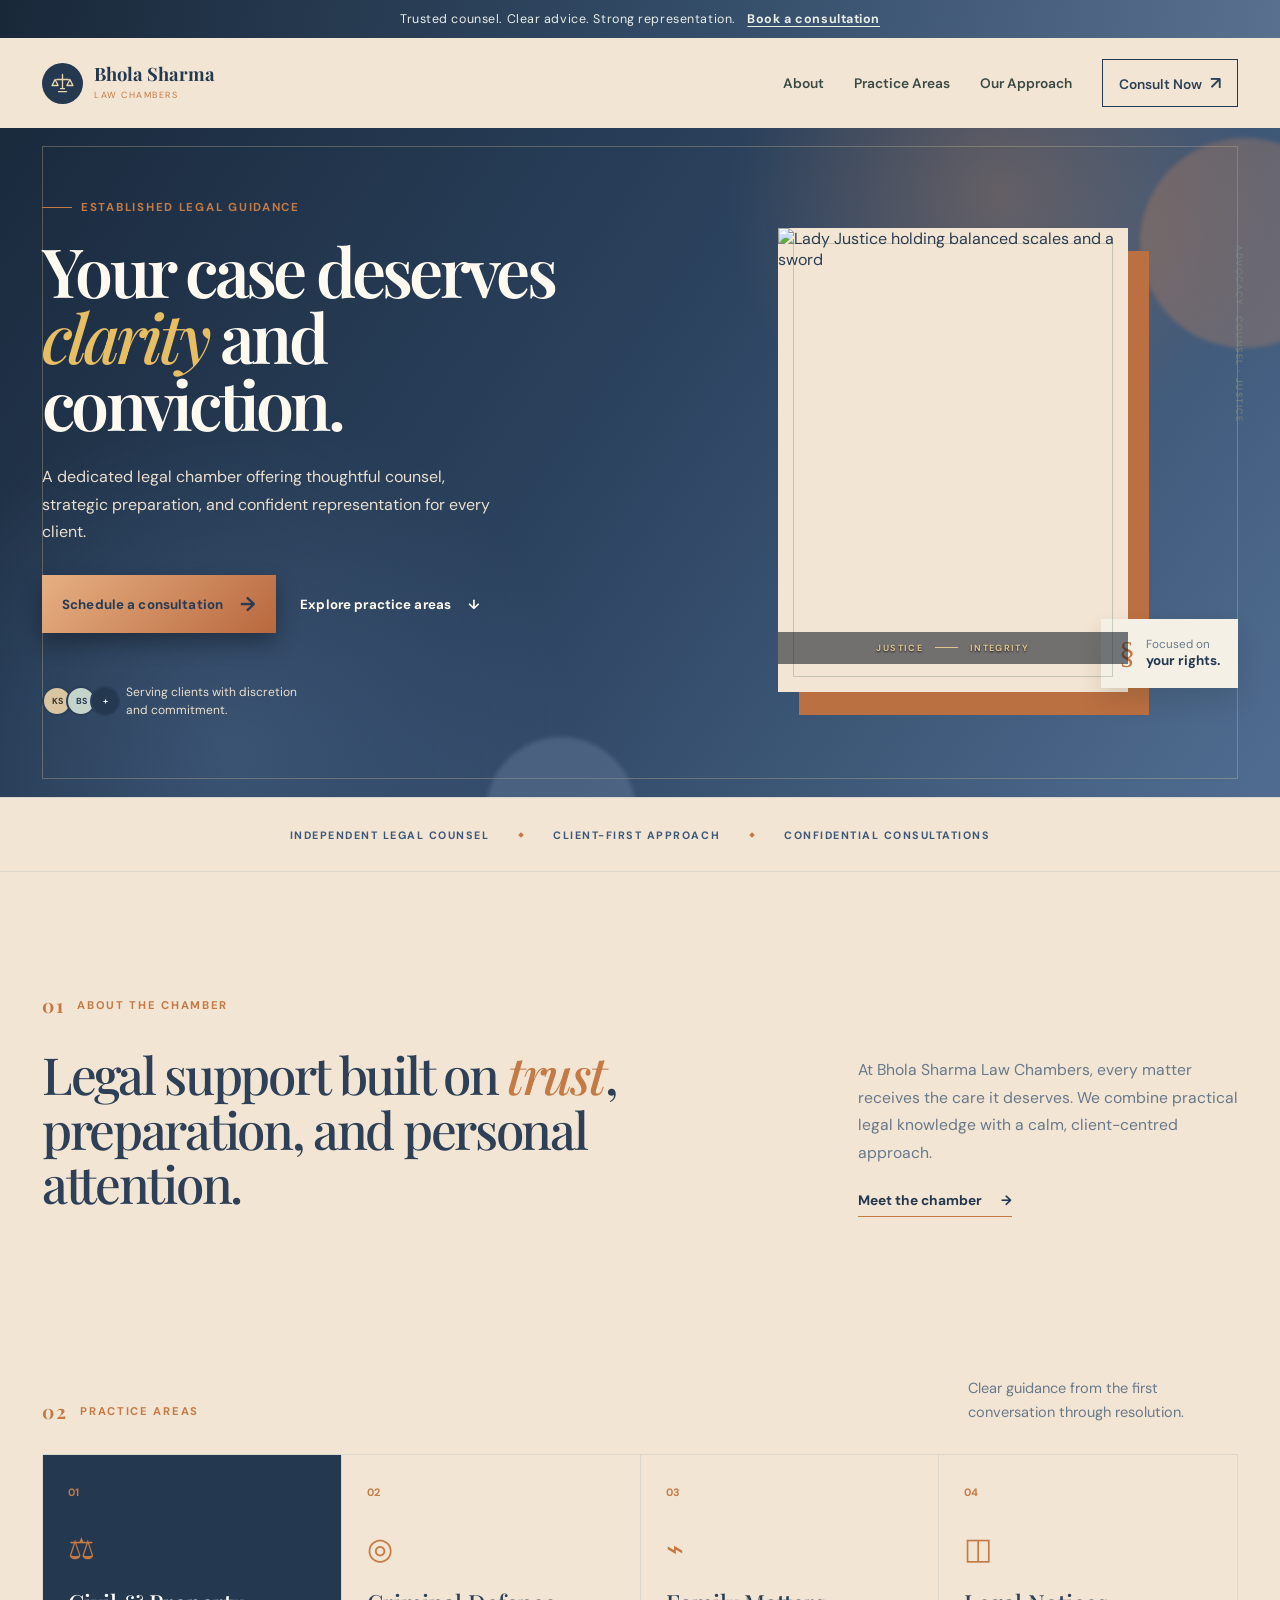
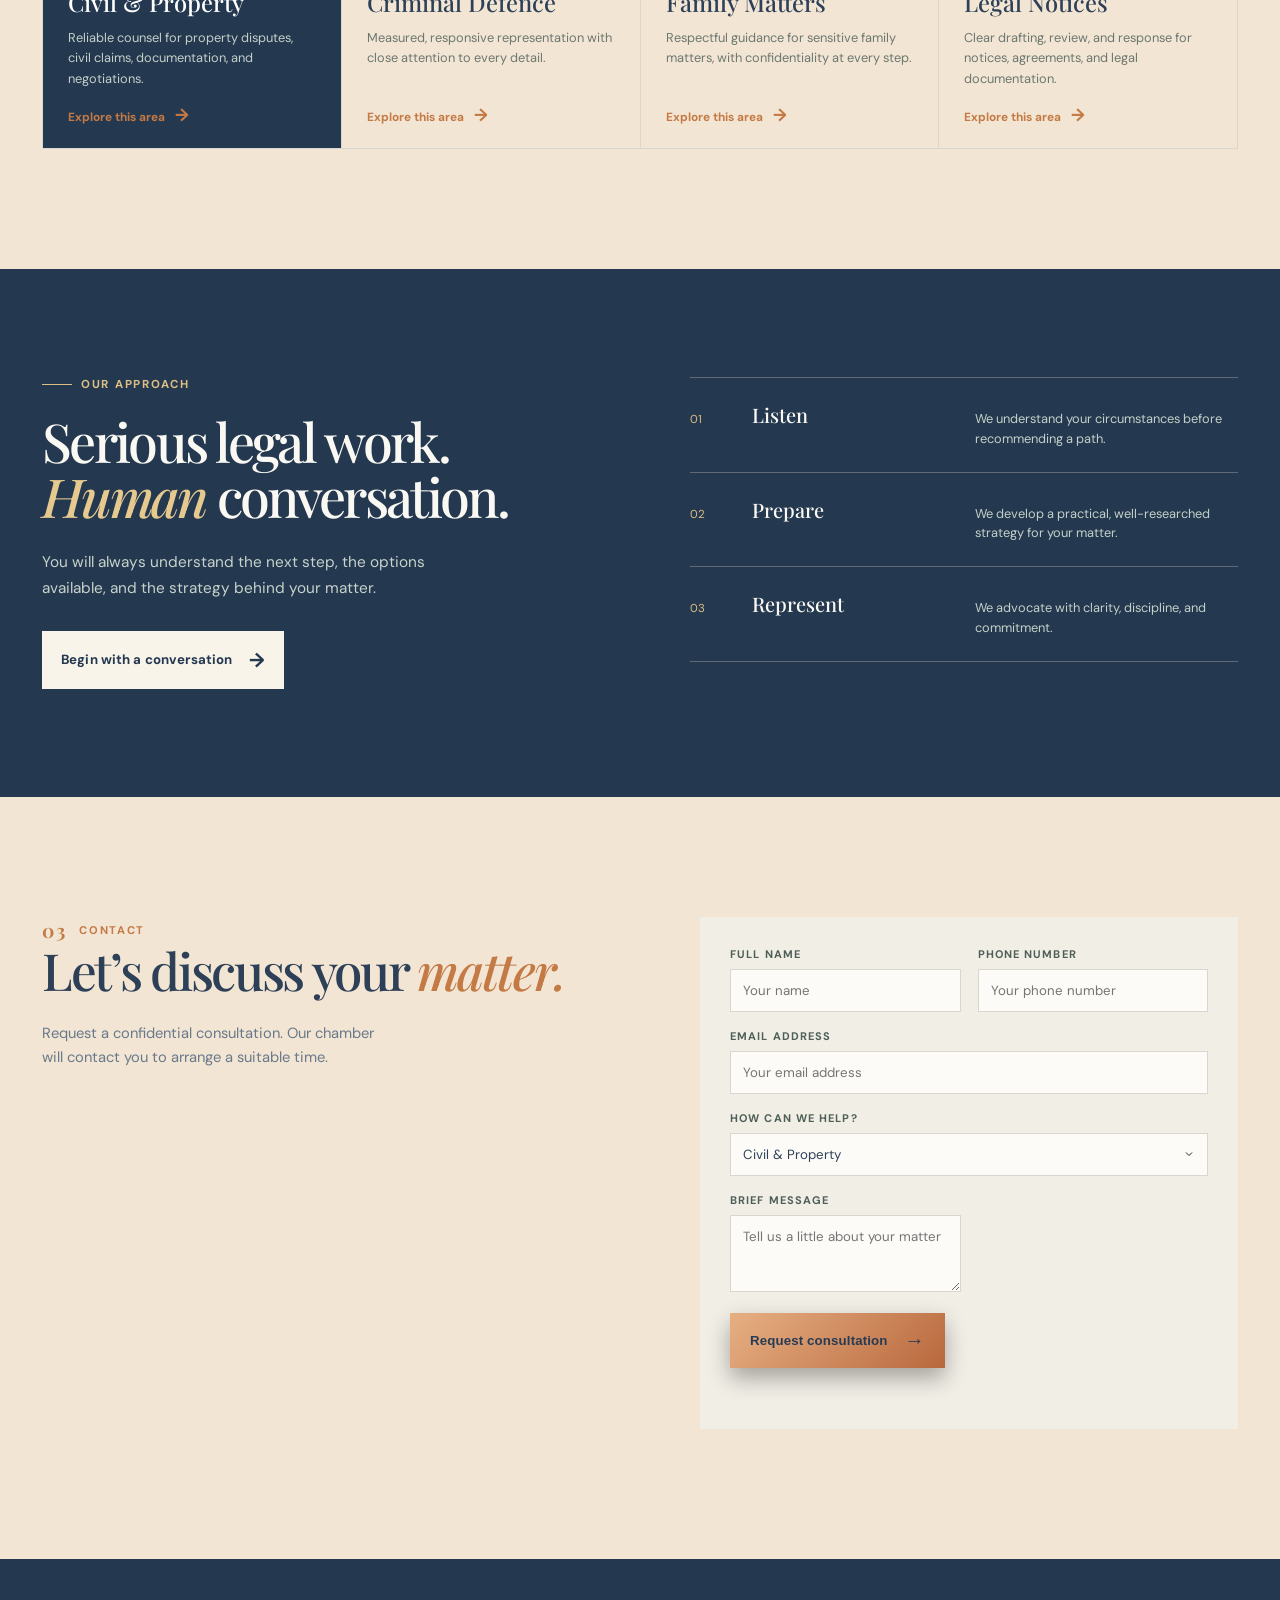
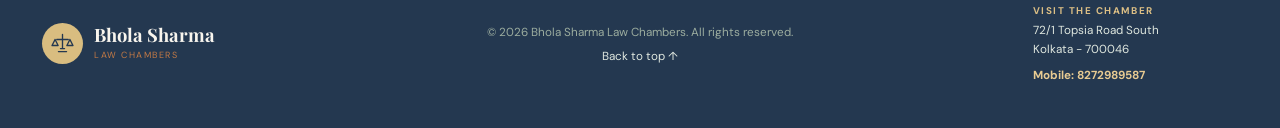
==== index.html @ 71d5a4ae "Add files via upload First commit for newly website of sharmalaw" ====
<!doctype html>
<html lang="en">
  <head>
    <meta charset="UTF-8" />
    <meta name="viewport" content="width=device-width, initial-scale=1.0" />
    <meta name="description" content="Bhola Sharma Law Chambers - trusted legal counsel and representation." />
    <title>Bhola Sharma Law Chambers | Legal Counsel</title>
    <link rel="preconnect" href="https://fonts.googleapis.com" />
    <link rel="preconnect" href="https://fonts.gstatic.com" crossorigin />
    <link href="https://fonts.googleapis.com/css2?family=DM+Sans:wght@400;500;600;700&family=Playfair+Display:wght@500;600;700&display=swap" rel="stylesheet" />
    <link rel="stylesheet" href="style.css" />
    <link rel="stylesheet" href="scales-design.css?v=lady-justice-1" />
  </head>
  <body>
    <div class="announcement">Trusted counsel. Clear advice. Strong representation. <a href="#contact">Book a consultation</a></div>
    <header class="site-header" id="top">
      <a class="brand" href="#top" aria-label="Bhola Sharma Law Chambers home">
        <span class="brand-mark" aria-hidden="true">
          <svg viewBox="0 0 80 80" fill="none"><path d="M40 13v42M23 28h34M18 28l-9 18h18L18 28ZM62 28l-9 18h18L62 28ZM28 64h24M34 55h12" stroke="currentColor" stroke-width="4" stroke-linecap="round" stroke-linejoin="round"/></svg>
        </span>
        <span><strong>Bhola Sharma</strong><small>Law Chambers</small></span>
      </a>
      <button class="menu-toggle" aria-label="Open navigation" aria-expanded="false"><span></span><span></span><span></span></button>
      <nav class="main-nav" aria-label="Main navigation">
        <a href="#about">About</a><a href="#services">Practice Areas</a><a href="#approach">Our Approach</a><a href="#contact" class="nav-button">Consult Now <span>↗</span></a>
      </nav>
    </header>

    <main>
      <section class="hero" aria-labelledby="hero-title">
        <div class="orb orb-one" aria-hidden="true"></div><div class="orb orb-two" aria-hidden="true"></div>
        <div class="hero-copy">
          <p class="eyebrow"><span></span> Established legal guidance</p>
          <h1 id="hero-title">Your case deserves <em>clarity</em> and conviction.</h1>
          <p class="hero-text">A dedicated legal chamber offering thoughtful counsel, strategic preparation, and confident representation for every client.</p>
          <div class="hero-actions"><a class="button button-primary" href="#contact">Schedule a consultation <span>→</span></a><a class="button button-text" href="#services">Explore practice areas <span>↓</span></a></div>
          <div class="trust-line"><div class="trust-avatars"><span>KS</span><span>BS</span><span>+</span></div><p>Serving clients with discretion<br />and commitment.</p></div>
        </div>
        <div class="hero-visual" aria-label="Gavel and Scales of Justice">
          <div class="visual-frame justice-photo-frame">
            <img class="justice-photo" src="assets/lady-justice.png" alt="Lady Justice holding balanced scales and a sword" />
            <div class="visual-caption"><span>Justice</span><i></i><span>Integrity</span></div>
          </div>
          <div class="case-card"><span class="card-icon">§</span><p>Focused on<br /><strong>your rights.</strong></p></div>
          <div class="vertical-type">ADVOCACY · COUNSEL · JUSTICE</div>
        </div>
      </section>

      <section class="credibility" aria-label="Chamber values">
        <p>INDEPENDENT LEGAL COUNSEL</p><i></i><p>CLIENT-FIRST APPROACH</p><i></i><p>CONFIDENTIAL CONSULTATIONS</p>
      </section>

      <section class="about section" id="about">
        <div class="section-label"><span>01</span><p>About the chamber</p></div>
        <div class="about-content"><h2>Legal support built on <em>trust</em>, preparation, and personal attention.</h2><div><p>At Bhola Sharma Law Chambers, every matter receives the care it deserves. We combine practical legal knowledge with a calm, client-centred approach.</p><a class="underlined-link" href="#contact">Meet the chamber <span>→</span></a></div></div>
      </section>

      <section class="services section" id="services">
        <div class="section-top"><div class="section-label"><span>02</span><p>Practice areas</p></div><p class="section-intro">Clear guidance from the first conversation through resolution.</p></div>
        <div class="service-grid">
          <article class="service-card featured"><span class="service-number">01</span><div class="service-icon">⚖</div><h3>Civil & Property</h3><p>Reliable counsel for property disputes, civil claims, documentation, and negotiations.</p><a href="civil-property.html" aria-label="Learn about civil and property matters">Explore this area <span>→</span></a></article>
          <article class="service-card"><span class="service-number">02</span><div class="service-icon">◎</div><h3>Criminal Defence</h3><p>Measured, responsive representation with close attention to every detail.</p><a href="criminal-defence.html" aria-label="Learn about criminal defence">Explore this area <span>→</span></a></article>
          <article class="service-card"><span class="service-number">03</span><div class="service-icon">⌁</div><h3>Family Matters</h3><p>Respectful guidance for sensitive family matters, with confidentiality at every step.</p><a href="family-matters.html" aria-label="Learn about family matters">Explore this area <span>→</span></a></article>
          <article class="service-card"><span class="service-number">04</span><div class="service-icon">◫</div><h3>Legal Notices</h3><p>Clear drafting, review, and response for notices, agreements, and legal documentation.</p><a href="legal-notices.html" aria-label="Learn about legal notices">Explore this area <span>→</span></a></article>
        </div>
      </section>

      <section class="approach" id="approach">
        <div class="approach-copy"><p class="eyebrow light"><span></span> Our approach</p><h2>Serious legal work. <em>Human</em> conversation.</h2><p>You will always understand the next step, the options available, and the strategy behind your matter.</p><a class="button button-light" href="#contact">Begin with a conversation <span>→</span></a></div>
        <div class="steps"><article><span>01</span><h3>Listen</h3><p>We understand your circumstances before recommending a path.</p></article><article><span>02</span><h3>Prepare</h3><p>We develop a practical, well-researched strategy for your matter.</p></article><article><span>03</span><h3>Represent</h3><p>We advocate with clarity, discipline, and commitment.</p></article></div>
      </section>

      <section class="contact section" id="contact">
        <div class="contact-intro"><div class="section-label"><span>03</span><p>Contact</p></div><h2>Let’s discuss your <em>matter.</em></h2><p>Request a confidential consultation. Our chamber will contact you to arrange a suitable time.</p></div>
        <form class="contact-form" id="consultation-form">
          <label>Full name<input required name="name" type="text" placeholder="Your name" /></label>
          <label>Phone number<input required name="phone" type="tel" placeholder="Your phone number" /></label>
          <label>Email address<input required name="email" type="email" placeholder="Your email address" autocomplete="email" /></label>
          <label>How can we help?<select name="matter"><option>Civil & Property</option><option>Criminal Defence</option><option>Family Matters</option><option>Legal Notices</option><option>Other</option></select></label>
          <label>Brief message<textarea name="message" rows="3" placeholder="Tell us a little about your matter"></textarea></label>
          <button class="button button-primary form-button" type="submit">Request consultation <span>→</span></button><p class="form-message" aria-live="polite"></p>
        </form>
      </section>
    </main>

    <footer><a class="brand footer-brand" href="#top"><span class="brand-mark" aria-hidden="true"><svg viewBox="0 0 80 80" fill="none"><path d="M40 13v42M23 28h34M18 28l-9 18h18L18 28ZM62 28l-9 18h18L62 28ZM28 64h24M34 55h12" stroke="currentColor" stroke-width="4" stroke-linecap="round" stroke-linejoin="round"/></svg></span><span><strong>Bhola Sharma</strong><small>Law Chambers</small></span></a><p>© <span id="year"></span> Bhola Sharma Law Chambers. All rights reserved.</p><a href="#top">Back to top ↑</a></footer>
    <script src="script.js?v=slate-copper-beige-2"></script>
  </body>
</html>
---- style.css ----
:root{--ink:#182522;--muted:#5c6964;--cream:#f6f3ed;--paper:#fdfcf9;--gold:#ba8c42;--gold-soft:#e6d1a9;--line:#d9d6cd;--deep:#163b36;--sage:#d8e0d6;font-family:"DM Sans",Arial,sans-serif;color:var(--ink);background:var(--paper);scroll-behavior:smooth}*{box-sizing:border-box}body{margin:0;background:var(--paper)}a{color:inherit;text-decoration:none}.announcement{background:var(--deep);color:#e9eee8;font-size:.78rem;letter-spacing:.045em;text-align:center;padding:11px 20px}.announcement a{font-weight:700;text-decoration:underline;text-underline-offset:3px;margin-left:8px}.site-header{height:90px;max-width:1280px;padding:0 42px;margin:auto;display:flex;align-items:center;justify-content:space-between}.brand{display:flex;align-items:center;gap:11px;color:var(--deep)}.brand-mark{display:grid;place-items:center;width:41px;height:41px;background:var(--deep);color:#e9d6ad;border-radius:50%}.brand-mark svg{width:27px;height:27px}.brand strong{font-family:"Playfair Display",Georgia,serif;display:block;font-size:1.15rem;line-height:1}.brand small{display:block;text-transform:uppercase;font-size:.56rem;letter-spacing:.17em;margin-top:5px;color:var(--gold)}.main-nav{display:flex;align-items:center;gap:30px;font-size:.86rem;font-weight:600}.main-nav>a:not(.nav-button){color:#3c4a46}.main-nav>a:not(.nav-button):hover{color:var(--gold)}.nav-button{border:1px solid var(--deep);padding:12px 16px}.nav-button span{font-size:1.1rem;margin-left:5px}.menu-toggle{display:none}.hero{max-width:1280px;min-height:635px;padding:72px 42px 78px;margin:auto;display:grid;grid-template-columns:1fr 1fr;gap:55px;position:relative;overflow:hidden}.hero-copy{align-self:center;position:relative;z-index:2;max-width:570px}.eyebrow{font-size:.72rem;font-weight:700;text-transform:uppercase;letter-spacing:.15em;color:var(--gold);display:flex;align-items:center;gap:9px;margin:0 0 22px}.eyebrow span{width:30px;height:1px;background:var(--gold)}h1,h2,h3{font-family:"Playfair Display",Georgia,serif;margin:0}h1{font-weight:600;font-size:clamp(3.1rem,5.3vw,5.55rem);letter-spacing:-.055em;line-height:.98;max-width:600px}h1 em,h2 em{font-weight:500;color:var(--gold)}.hero-text{font-size:1rem;line-height:1.7;color:var(--muted);max-width:465px;margin:27px 0 30px}.hero-actions{display:flex;align-items:center;gap:24px}.button{display:inline-flex;align-items:center;justify-content:center;gap:17px;font-size:.83rem;font-weight:700;letter-spacing:.01em;transition:.25s ease}.button-primary{background:var(--deep);color:#fff;padding:16px 20px}.button-primary:hover{background:#245b53;transform:translateY(-2px)}.button-primary span,.button-light span{font-size:1.25rem}.button-text{color:var(--deep)}.button-text:hover{color:var(--gold)}.trust-line{display:flex;gap:12px;align-items:center;margin-top:50px}.trust-line p{font-size:.75rem;line-height:1.5;color:var(--muted);margin:0}.trust-avatars{display:flex}.trust-avatars span{width:30px;height:30px;border-radius:50%;background:#d9c5a0;color:#3b3324;border:2px solid var(--paper);display:grid;place-items:center;font-size:.55rem;font-weight:700;margin-right:-6px}.trust-avatars span:nth-child(2){background:#c4d4ca;color:var(--deep)}.trust-avatars span:last-child{background:var(--deep);color:#fff}.hero-visual{min-height:480px;position:relative;display:grid;place-items:center}.visual-frame{width:min(385px,82%);height:474px;background:#e4e7df;position:relative;overflow:hidden;box-shadow:21px 23px 0 #e5d7bc}.visual-frame:before{content:"";position:absolute;inset:15px;border:1px solid rgba(22,59,54,.2)}.arch{position:absolute;width:268px;height:370px;border-radius:140px 140px 0 0;background:var(--deep);bottom:-15px;left:50%;transform:translateX(-50%)}.arch:after{content:"";position:absolute;width:206px;height:319px;border-radius:105px 105px 0 0;border:1px solid rgba(233,214,173,.55);bottom:0;left:30px}.scales{position:absolute;z-index:1;top:125px;left:50%;transform:translateX(-50%);width:200px;height:210px;color:#e7cea0}.scale-post{position:absolute;left:96px;top:23px;width:8px;height:122px;background:currentColor;border-radius:5px}.scale-beam{position:absolute;top:33px;left:24px;width:152px;height:6px;background:currentColor;border-radius:4px}.scale-base{position:absolute;bottom:27px;left:59px;width:83px;height:11px;background:currentColor;border-radius:50% 50% 6px 6px}.scale-line{position:absolute;width:1px;height:65px;background:currentColor;top:38px}.line-left{left:40px;transform:rotate(22deg);transform-origin:top}.line-right{right:40px;transform:rotate(-22deg);transform-origin:top}.scale-pan{position:absolute;border:2px solid currentColor;width:49px;height:21px;border-radius:0 0 40px 40px;top:99px}.pan-left{left:13px}.pan-right{right:13px}.visual-caption{position:absolute;bottom:28px;width:100%;display:flex;justify-content:center;align-items:center;gap:12px;color:#dec58f;text-transform:uppercase;letter-spacing:.15em;font-size:.56rem;font-weight:700}.visual-caption i{height:1px;width:23px;background:#dec58f}.case-card{position:absolute;right:0;bottom:31px;background:#f5f0e5;padding:16px 18px;box-shadow:0 12px 25px rgba(27,36,31,.14);display:flex;align-items:center;gap:11px}.case-card p{margin:0;font-size:.73rem;line-height:1.35;color:var(--muted)}.case-card strong{color:var(--deep);font-size:.84rem}.card-icon{font-family:Georgia,serif;font-size:2rem;color:var(--gold)}.vertical-type{position:absolute;right:-7px;top:45px;font-size:.57rem;letter-spacing:.17em;color:#78857e;writing-mode:vertical-rl}.orb{position:absolute;border-radius:50%;filter:blur(2px);z-index:0}.orb-one{width:210px;height:210px;right:-70px;top:10px;background:#e8d8b8}.orb-two{width:150px;height:150px;left:38%;bottom:-90px;background:#d7e2d6}.credibility{border-top:1px solid var(--line);border-bottom:1px solid var(--line);display:flex;justify-content:center;align-items:center;gap:30px;padding:19px 20px;color:#65716b;font-size:.67rem;font-weight:700;letter-spacing:.14em;text-align:center}.credibility i{width:4px;height:4px;background:var(--gold);transform:rotate(45deg)}.section{max-width:1196px;margin:auto;padding:120px 0}.section-label{display:flex;gap:13px;align-items:center;color:var(--gold);font-size:.7rem;font-weight:700;text-transform:uppercase;letter-spacing:.15em}.section-label span{font-family:"Playfair Display",serif;font-size:1.2rem}.section-label p{margin:0}.about-content{display:grid;grid-template-columns:1.3fr .7fr;gap:110px;margin-top:29px;align-items:end}.about-content h2,.contact h2{font-size:clamp(2.5rem,4vw,4.1rem);line-height:1.06;letter-spacing:-.045em;font-weight:500}.about-content>div>p{line-height:1.75;color:var(--muted);font-size:.98rem;margin:0 0 23px}.underlined-link{color:var(--deep);font-size:.86rem;font-weight:700;padding-bottom:7px;border-bottom:1px solid var(--gold)}.underlined-link span{margin-left:16px}.services{padding-top:47px}.section-top{display:flex;justify-content:space-between;align-items:end;margin-bottom:30px}.section-intro{font-size:.91rem;color:var(--muted);max-width:270px;line-height:1.6;margin:0}.service-grid{display:grid;grid-template-columns:repeat(4,1fr);border-top:1px solid var(--line);border-left:1px solid var(--line)}.service-card{min-height:294px;padding:25px 25px 23px;border-right:1px solid var(--line);border-bottom:1px solid var(--line);position:relative;transition:.25s}.service-card:hover{background:#f4f1e9}.service-card.featured{background:var(--deep);color:#fff}.service-number{font-size:.67rem;font-weight:700;color:var(--gold)}.service-icon{font-size:1.85rem;color:var(--gold);margin:31px 0 20px;font-family:Georgia,serif}.service-card h3{font-size:1.48rem;font-weight:500}.service-card p{color:#6b7771;font-size:.8rem;line-height:1.6;margin:10px 0 20px}.service-card.featured p{color:#c5d0c9}.service-card a{position:absolute;bottom:22px;font-size:.74rem;font-weight:700;color:var(--gold)}.service-card a span{margin-left:7px;font-size:1.1rem}.approach{background:var(--deep);padding:108px max(42px,calc((100% - 1196px)/2));color:#f9f8f3;display:grid;grid-template-columns:1fr 1fr;gap:100px}.eyebrow.light{color:#dcbf85}.eyebrow.light span{background:#dcbf85}.approach h2{font-size:clamp(2.65rem,4.2vw,4.7rem);line-height:1.02;letter-spacing:-.05em;font-weight:500;max-width:500px}.approach h2 em{color:#e5c98e}.approach-copy>p:not(.eyebrow){color:#c7d2ca;line-height:1.7;font-size:.96rem;max-width:430px;margin:25px 0 30px}.button-light{background:#f8f4ea;color:var(--deep);padding:16px 19px}.button-light:hover{background:#e6d5af}.steps{border-top:1px solid rgba(231,223,202,.3)}.steps article{display:grid;grid-template-columns:50px 1fr 1.25fr;gap:12px;align-items:baseline;padding:23px 0;border-bottom:1px solid rgba(231,223,202,.3)}.steps span{color:#dcbf85;font-size:.72rem}.steps h3{font-size:1.25rem;font-weight:500}.steps p{font-size:.8rem;line-height:1.55;color:#c3d1c8;margin:0}.contact{display:grid;grid-template-columns:1fr 1fr;gap:120px;padding-bottom:130px}.contact-intro>p:last-child{color:var(--muted);line-height:1.65;font-size:.92rem;max-width:340px;margin-top:24px}.contact-form{padding:30px;background:#f1eee6;display:grid;grid-template-columns:1fr 1fr;gap:17px}.contact-form label{font-size:.69rem;text-transform:uppercase;letter-spacing:.1em;font-weight:700;color:#4e5f58}.contact-form input,.contact-form select,.contact-form textarea{appearance:none;width:100%;display:block;background:#fcfbf8;border:1px solid #dad6cd;padding:12px;margin-top:8px;font:400 .83rem "DM Sans",sans-serif;color:var(--ink);outline-color:var(--gold)}.contact-form textarea,.contact-form label:nth-of-type(3),.contact-form label:nth-of-type(4),.form-button,.form-message{grid-column:span 2}.contact-form select{background:#fcfbf8 url("data:image/svg+xml,%3Csvg xmlns='http://www.w3.org/2000/svg' width='12' height='12' viewBox='0 0 24 24' fill='none' stroke='%23182522' stroke-width='2'%3E%3Cpath d='m6 9 6 6 6-6'/%3E%3C/svg%3E") no-repeat right 12px center}.form-button{border:0;justify-self:start;margin-top:4px}.form-message{margin:0;color:var(--deep);font-size:.78rem;font-weight:600;min-height:14px}footer{background:#122a26;color:#dfe7df;padding:44px max(42px,calc((100% - 1196px)/2));display:flex;align-items:center;justify-content:space-between;font-size:.73rem}footer .brand{color:#f8f5ee}footer .brand-mark{background:#d9bd80;color:var(--deep)}footer p{color:#9cad9f}footer>a:last-child{font-weight:700;color:#e6cc97}@media(max-width:800px){.site-header{height:76px;padding:0 22px}.main-nav{display:none;position:absolute;z-index:4;left:0;right:0;top:117px;background:var(--paper);padding:24px;box-shadow:0 12px 20px rgba(0,0,0,.08);flex-direction:column;align-items:stretch}.main-nav.open{display:flex}.main-nav .nav-button{text-align:center}.menu-toggle{display:flex;width:39px;height:39px;border:0;background:transparent;flex-direction:column;justify-content:center;gap:5px;align-items:center}.menu-toggle span{height:2px;width:22px;background:var(--deep)}.hero{padding:55px 26px 65px;display:block;min-height:unset}.hero-visual{margin:60px auto 0;min-height:385px}.visual-frame{height:385px;width:280px}.arch{width:220px;height:315px}.arch:after{width:172px;height:268px;left:24px}.scales{transform:translateX(-50%) scale(.82);top:80px}.case-card{right:5px;bottom:-8px}.vertical-type{right:-4px;top:5px}.orb-two{left:-30px}.credibility{gap:10px;font-size:.52rem;padding:14px 8px}.credibility i{display:none}.section{padding:78px 26px}.about-content,.contact{display:block;margin-top:22px}.about-content>div{margin-top:27px}.section-top{display:block}.section-intro{margin:15px 0}.service-grid{grid-template-columns:1fr 1fr}.service-card{min-height:260px;padding:20px}.approach{display:block;padding:75px 26px}.steps{margin-top:45px}.steps article{grid-template-columns:36px 1fr}.steps p{grid-column:2}.contact-form{margin-top:35px;padding:20px;display:block}.contact-form label{display:block;margin-bottom:15px}.contact-form textarea{margin-bottom:17px}.form-message{margin-top:13px}footer{padding:33px 26px;display:block}footer p{margin:24px 0 12px}}@media(max-width:430px){h1{font-size:3.15rem}.hero-actions{align-items:flex-start;flex-direction:column;gap:18px}.service-grid{grid-template-columns:1fr}.visual-frame{width:265px}.case-card{transform:scale(.88);transform-origin:right bottom}.steps article{grid-template-columns:32px 1fr}.approach h2{font-size:2.85rem}}
---- scales-design.css ----
/* Homepage Lady Justice photograph presentation. */
.visual-frame {
  background: #f2e3c5;
  box-shadow: 21px 23px 0 #dfc48e;
}

.visual-frame.justice-photo-frame {
  width: min(350px, 82%);
  height: 464px;
}

.justice-photo {
  position: relative;
  z-index: 0;
  display: block;
  width: 100%;
  height: 100%;
  object-fit: cover;
  object-position: center;
  filter: saturate(.88) contrast(1.04);
}

.justice-photo-frame::before {
  z-index: 1;
}

.justice-photo-frame .visual-caption {
  z-index: 2;
  padding: 10px 14px;
  background: rgba(20, 29, 38, .58);
  text-shadow: 0 1px 2px rgba(0, 0, 0, .75);
}

@media (max-width: 800px) {
  .visual-frame.justice-photo-frame {
    width: 280px;
    height: 370px;
  }
}
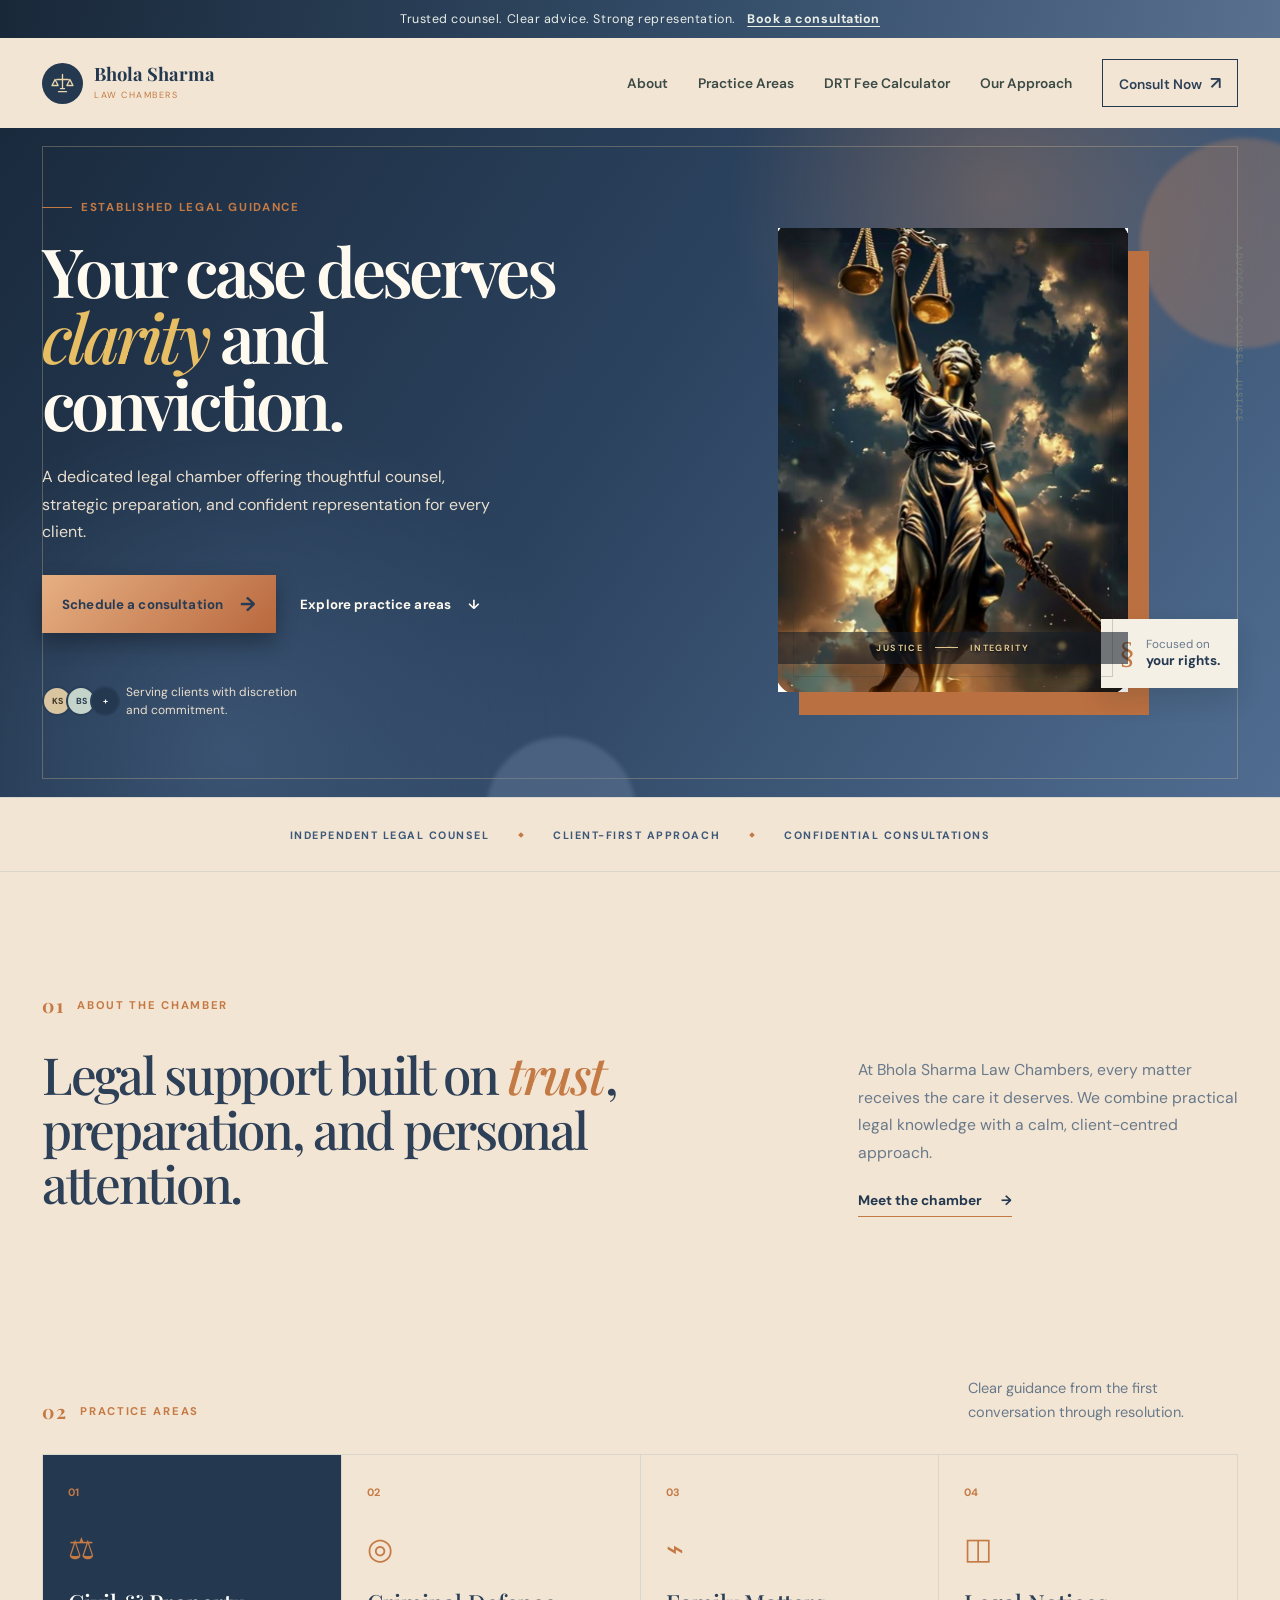
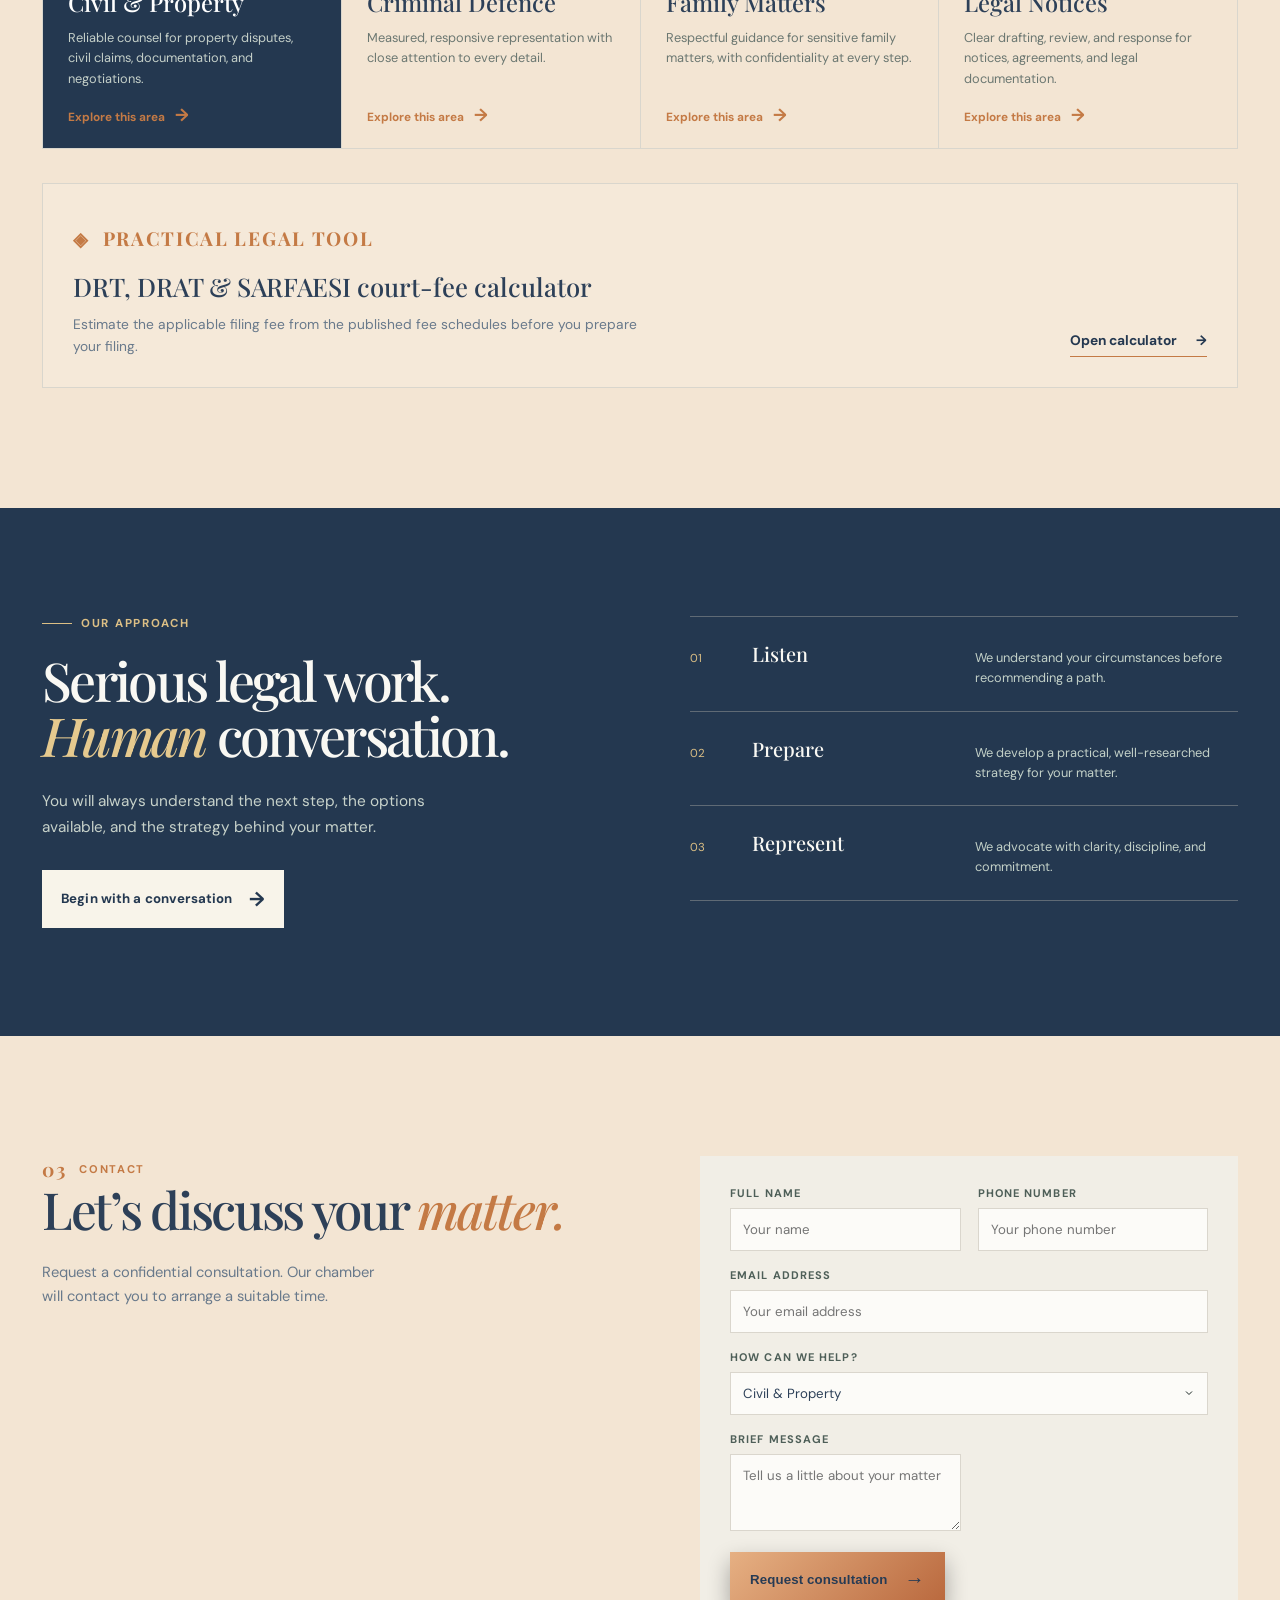
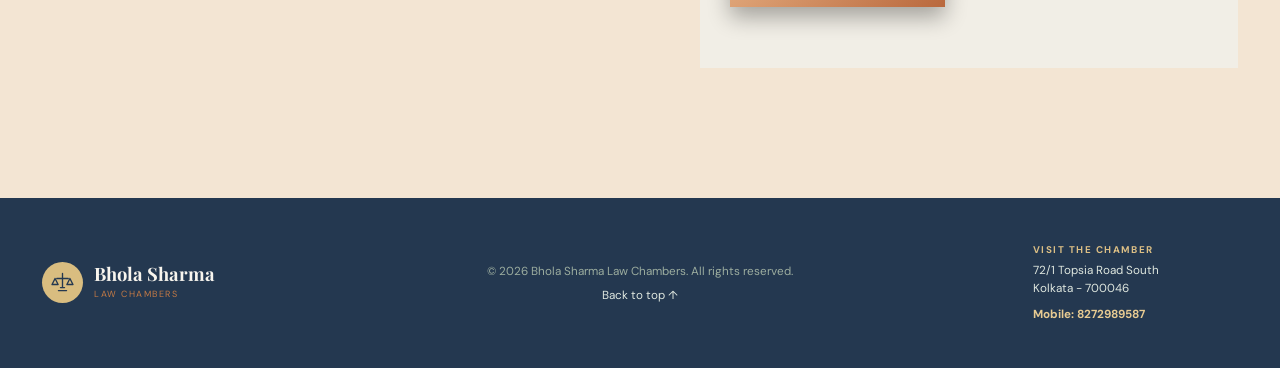
==== commit 9c098522: "Add files via upload DRT" ====
--- a/index.html
+++ b/index.html
@@ -22,7 +22,7 @@
       </a>
       <button class="menu-toggle" aria-label="Open navigation" aria-expanded="false"><span></span><span></span><span></span></button>
       <nav class="main-nav" aria-label="Main navigation">
-        <a href="#about">About</a><a href="#services">Practice Areas</a><a href="#approach">Our Approach</a><a href="#contact" class="nav-button">Consult Now <span>↗</span></a>
+        <a href="#about">About</a><a href="#services">Practice Areas</a><a href="drt-court-fee.html">DRT Fee Calculator</a><a href="#approach">Our Approach</a><a href="#contact" class="nav-button">Consult Now <span>↗</span></a>
       </nav>
     </header>
 
@@ -63,6 +63,7 @@
           <article class="service-card"><span class="service-number">03</span><div class="service-icon">⌁</div><h3>Family Matters</h3><p>Respectful guidance for sensitive family matters, with confidentiality at every step.</p><a href="family-matters.html" aria-label="Learn about family matters">Explore this area <span>→</span></a></article>
           <article class="service-card"><span class="service-number">04</span><div class="service-icon">◫</div><h3>Legal Notices</h3><p>Clear drafting, review, and response for notices, agreements, and legal documentation.</p><a href="legal-notices.html" aria-label="Learn about legal notices">Explore this area <span>→</span></a></article>
         </div>
+        <div class="calculator-prompt"><div><p class="section-label"><span>◈</span><span>Practical legal tool</span></p><h3>DRT, DRAT &amp; SARFAESI court-fee calculator</h3><p>Estimate the applicable filing fee from the published fee schedules before you prepare your filing.</p></div><a class="underlined-link" href="drt-court-fee.html?forum=drat-appeal">Open calculator <span>→</span></a></div>
       </section>
 
       <section class="approach" id="approach">
@@ -84,6 +85,6 @@
     </main>
 
     <footer><a class="brand footer-brand" href="#top"><span class="brand-mark" aria-hidden="true"><svg viewBox="0 0 80 80" fill="none"><path d="M40 13v42M23 28h34M18 28l-9 18h18L18 28ZM62 28l-9 18h18L62 28ZM28 64h24M34 55h12" stroke="currentColor" stroke-width="4" stroke-linecap="round" stroke-linejoin="round"/></svg></span><span><strong>Bhola Sharma</strong><small>Law Chambers</small></span></a><p>© <span id="year"></span> Bhola Sharma Law Chambers. All rights reserved.</p><a href="#top">Back to top ↑</a></footer>
-    <script src="script.js?v=slate-copper-beige-2"></script>
+    <script src="script.js?v=calculator-2"></script>
   </body>
 </html>
